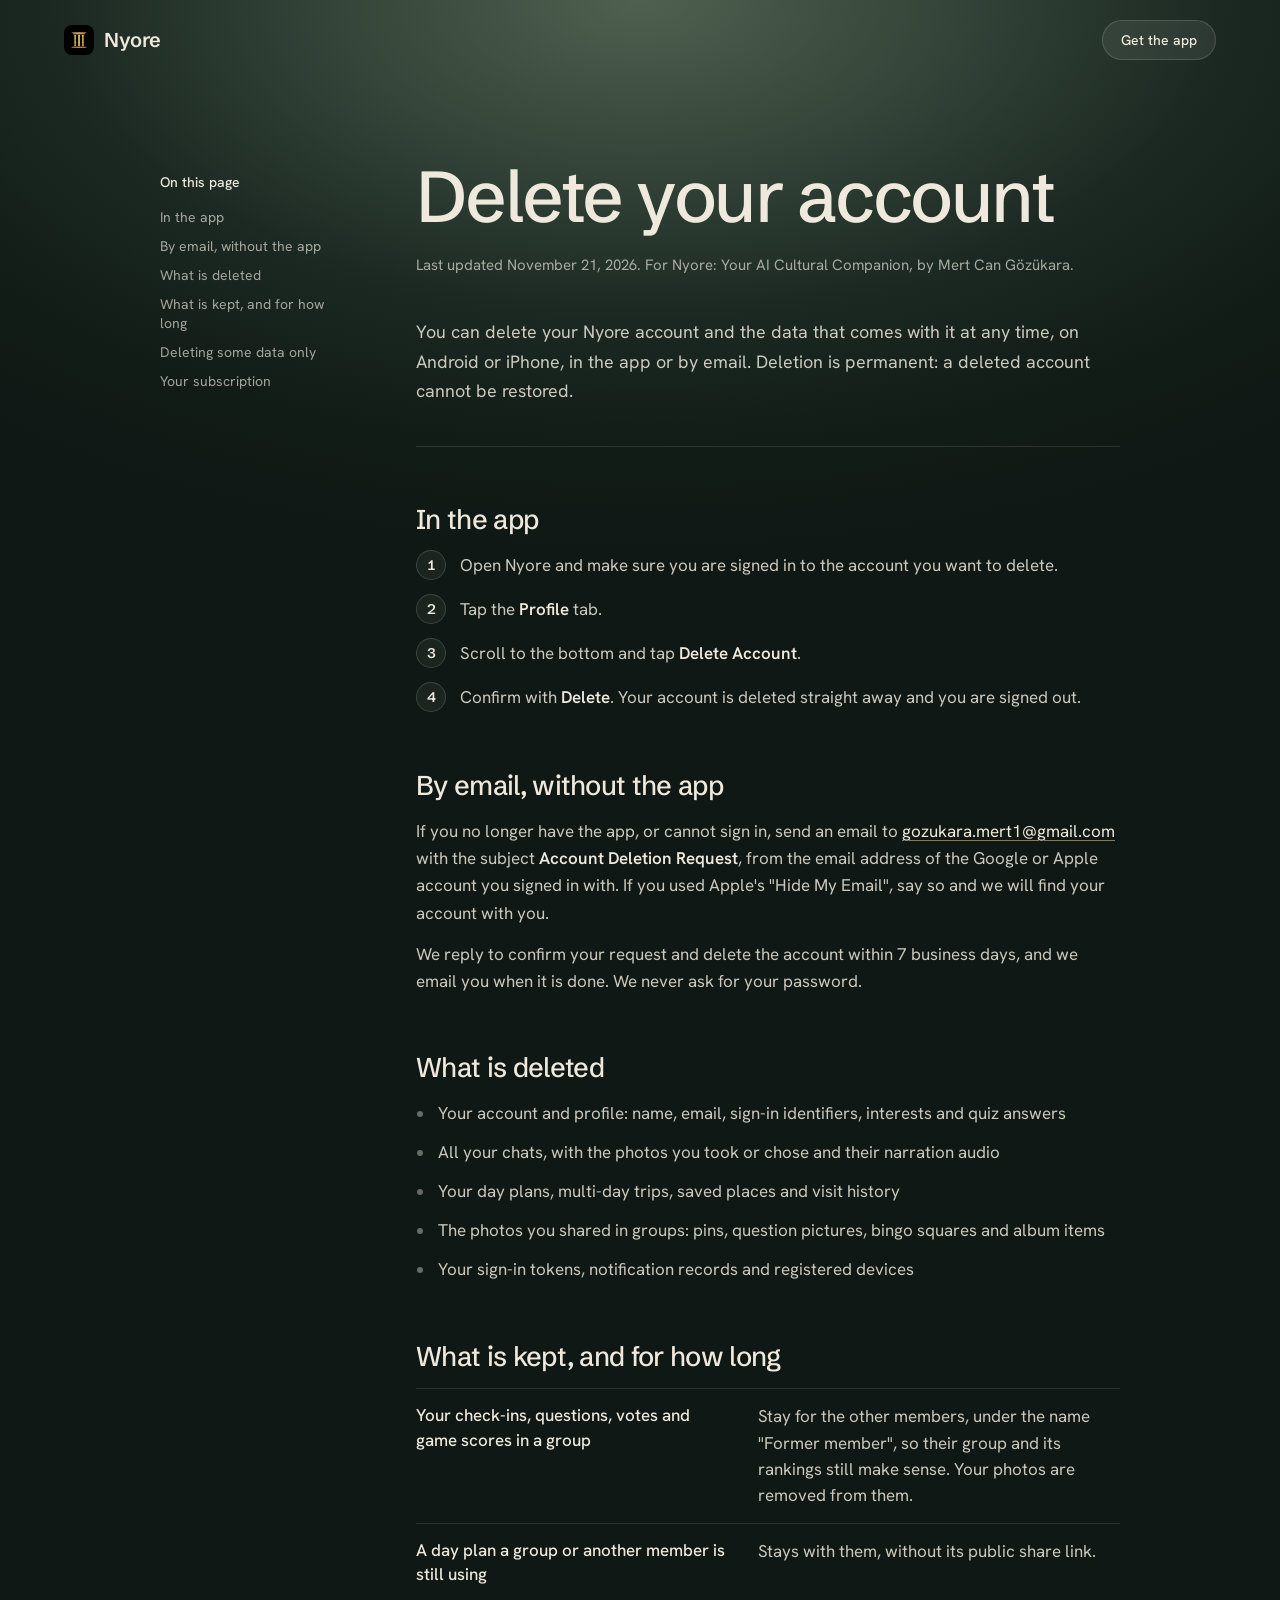
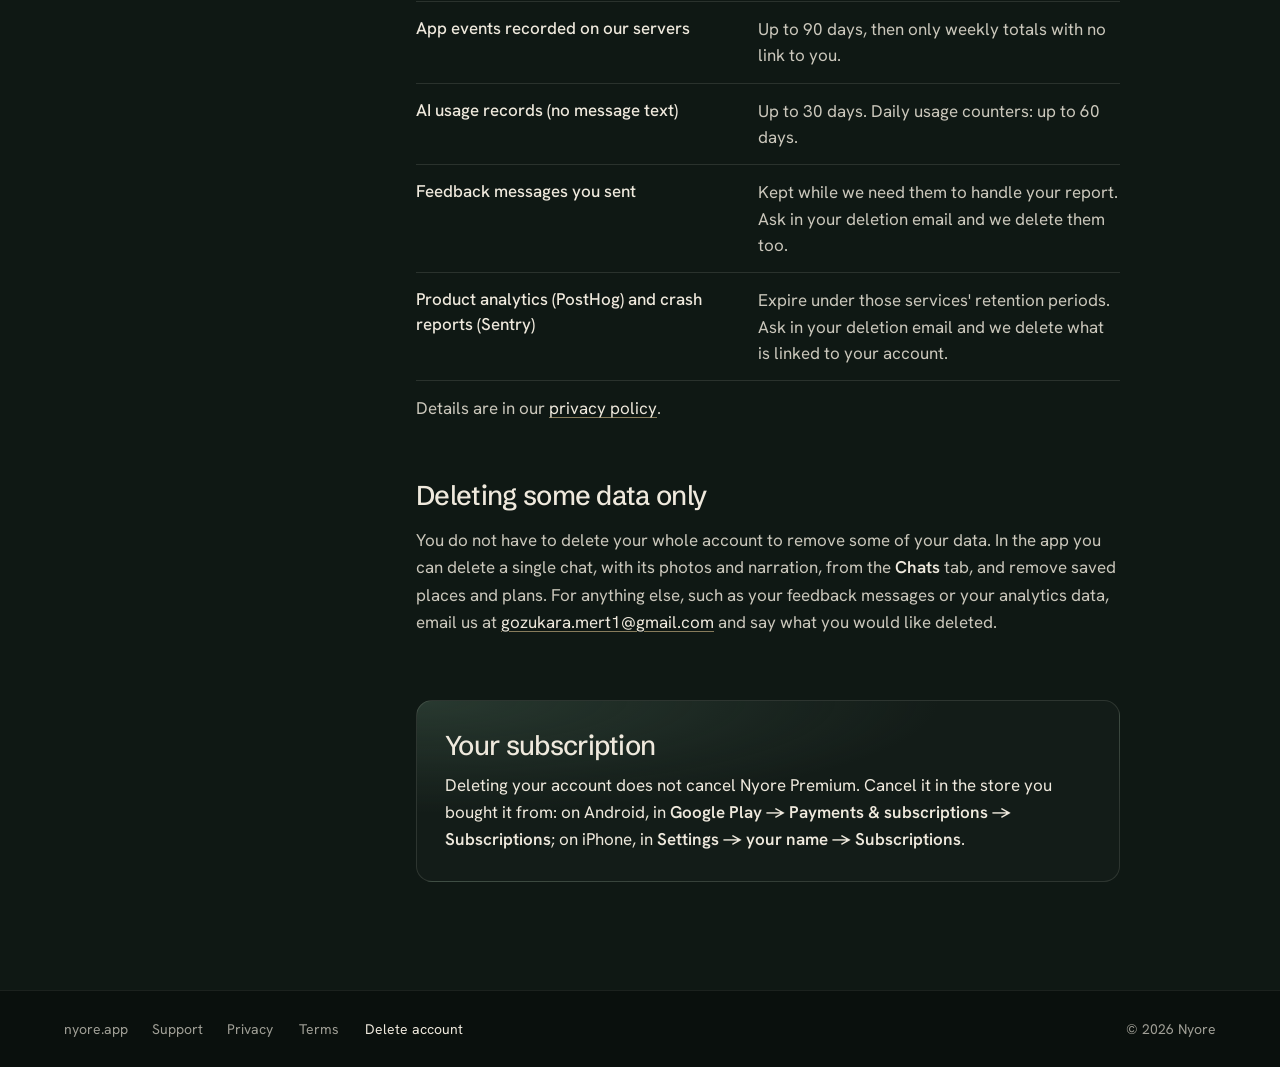
==== delete-account.html @ 163e0ea7 "Legal pages for Google Play: true privacy policy, terms, account deletion The privacy policy now say" ====
<!doctype html>
<html lang="en">
<head>
<meta charset="UTF-8" />
<meta name="viewport" content="width=device-width,initial-scale=1,viewport-fit=cover" />
<title>Nyore: delete your account</title>
<meta name="description" content="How to delete your Nyore account and its data, in the app or by email, and what is deleted and kept." />
<link rel="canonical" href="https://iammertg.github.io/muse-legal/delete-account.html" />

<meta property="og:type" content="website" />
<meta property="og:site_name" content="Nyore" />
<meta property="og:url" content="https://iammertg.github.io/muse-legal/delete-account.html" />
<meta property="og:title" content="Nyore: delete your account" />
<meta property="og:description" content="Delete your Nyore account and its data, in the app or by email." />
<meta property="og:image" content="https://www.nyore.app/assets/og.jpg" />
<meta property="og:image:width" content="1200" />
<meta property="og:image:height" content="630" />
<meta property="og:image:alt" content="The Mona Lisa lit on a green gallery wall, with Nyore's camera holding it on an iPhone" />
<meta name="twitter:card" content="summary_large_image" />
<meta name="theme-color" content="#0F1814" />

<link rel="icon" type="image/png" sizes="128x128" href="favicon.png" />
<link rel="apple-touch-icon" href="apple-touch-icon.png" />

<link rel="preconnect" href="https://fonts.googleapis.com" />
<link rel="preconnect" href="https://fonts.gstatic.com" crossorigin />
<link href="https://fonts.googleapis.com/css2?family=Schibsted+Grotesk:wght@500;600&family=Hanken+Grotesk:wght@400;500;600&display=swap" rel="stylesheet" />
<link rel="stylesheet" href="site.css" />
</head>
<body>
<header class="nav">
  <a class="brand" href="https://www.nyore.app/" aria-label="Nyore home"><img src="logo.png" width="96" height="96" alt="" />Nyore</a>
  <a class="nav-cta" href="https://www.nyore.app/">Get the app</a>
</header>

<main class="doc">
  <nav class="toc" aria-label="On this page">
    <p>On this page</p>
    <ul>
      <li><a href="#in-the-app">In the app</a></li>
      <li><a href="#by-email">By email, without the app</a></li>
      <li><a href="#deleted">What is deleted</a></li>
      <li><a href="#kept">What is kept, and for how long</a></li>
      <li><a href="#some-data">Deleting some data only</a></li>
      <li><a href="#subscription">Your subscription</a></li>
    </ul>
  </nav>

  <article class="prose">
  <h1 class="enter-1">Delete your account</h1>
  <p class="meta enter-2"><time datetime="2026-11-21">Last updated November 21, 2026</time>. For Nyore: Your AI Cultural Companion, by Mert Can Gözükara.</p>

  <p class="intro enter-2">
    You can delete your Nyore account and the data that comes with it at any time, on Android or
    iPhone, in the app or by email. Deletion is permanent: a deleted account cannot be restored.
  </p>

  <section>
    <h2 id="in-the-app">In the app</h2>
    <ol class="steps">
      <li>Open Nyore and make sure you are signed in to the account you want to delete.</li>
      <li>Tap the <strong>Profile</strong> tab.</li>
      <li>Scroll to the bottom and tap <strong>Delete Account</strong>.</li>
      <li>Confirm with <strong>Delete</strong>. Your account is deleted straight away and you are
        signed out.</li>
    </ol>
  </section>

  <section>
    <h2 id="by-email">By email, without the app</h2>
    <p>If you no longer have the app, or cannot sign in, send an email to
      <a href="mailto:gozukara.mert1@gmail.com?subject=Account%20Deletion%20Request">gozukara.mert1@gmail.com</a>
      with the subject <strong>Account Deletion Request</strong>, from the email address of the Google
      or Apple account you signed in with. If you used Apple's "Hide My Email", say so and we will
      find your account with you.</p>
    <p>We reply to confirm your request and delete the account within 7 business days, and we email
      you when it is done. We never ask for your password.</p>
  </section>

  <section>
    <h2 id="deleted">What is deleted</h2>
    <ul>
      <li>Your account and profile: name, email, sign-in identifiers, interests and quiz answers</li>
      <li>All your chats, with the photos you took or chose and their narration audio</li>
      <li>Your day plans, multi-day trips, saved places and visit history</li>
      <li>The photos you shared in groups: pins, question pictures, bingo squares and album
        items</li>
      <li>Your sign-in tokens, notification records and registered devices</li>
    </ul>
  </section>

  <section>
    <h2 id="kept">What is kept, and for how long</h2>
    <dl class="facts">
      <div><dt>Your check-ins, questions, votes and game scores in a group</dt>
        <dd>Stay for the other members, under the name "Former member", so their group and its
          rankings still make sense. Your photos are removed from them.</dd></div>
      <div><dt>A day plan a group or another member is still using</dt>
        <dd>Stays with them, without its public share link.</dd></div>
      <div><dt>App events recorded on our servers</dt>
        <dd>Up to 90 days, then only weekly totals with no link to you.</dd></div>
      <div><dt>AI usage records (no message text)</dt>
        <dd>Up to 30 days. Daily usage counters: up to 60 days.</dd></div>
      <div><dt>Feedback messages you sent</dt>
        <dd>Kept while we need them to handle your report. Ask in your deletion email and we
          delete them too.</dd></div>
      <div><dt>Product analytics (PostHog) and crash reports (Sentry)</dt>
        <dd>Expire under those services' retention periods. Ask in your deletion email and we
          delete what is linked to your account.</dd></div>
    </dl>
    <p>Details are in our <a href="privacy-policy.html#retention">privacy policy</a>.</p>
  </section>

  <section>
    <h2 id="some-data">Deleting some data only</h2>
    <p>You do not have to delete your whole account to remove some of your data. In the app you can
      delete a single chat, with its photos and narration, from the <strong>Chats</strong> tab, and
      remove saved places and plans. For anything else, such as your feedback messages or your
      analytics data, email us at
      <a href="mailto:gozukara.mert1@gmail.com">gozukara.mert1@gmail.com</a> and say what you would
      like deleted.</p>
  </section>

  <section class="note">
    <h2 id="subscription">Your subscription</h2>
    <p>Deleting your account does not cancel Nyore Premium. Cancel it in the store you bought it
      from: on Android, in <strong>Google Play → Payments &amp; subscriptions → Subscriptions</strong>;
      on iPhone, in <strong>Settings → your name → Subscriptions</strong>.</p>
  </section>
  </article>
</main>

<footer>
  <nav aria-label="Footer">
    <a href="https://www.nyore.app/">nyore.app</a>
    <a href="support.html">Support</a>
    <a href="privacy-policy.html">Privacy</a>
    <a href="terms.html">Terms</a>
    <a href="delete-account.html" aria-current="page">Delete account</a>
  </nav>
  <p>© <span id="y">2026</span> Nyore</p>
</footer>
<script>document.getElementById('y').textContent=new Date().getFullYear();</script>
</body>
</html>
---- site.css ----
/*
  Nyore's legal and support pages, in www.nyore.app's material: the museum-green wall under one
  ceiling spot, ivory type, Schibsted Grotesk for headings and Hanken Grotesk for reading.
  Gold is kept for focus, selection and link underlines. One entrance on load; nothing moves after it.
*/
:root{
  --wall:#0F1814;
  --wall-lit:61,85,71;
  --floor:#0A100D;
  --text:#EFE9DD;
  --read:rgba(239,233,221,.84);
  --mute:rgba(239,233,221,.66);
  --line:rgba(239,233,221,.12);
  --gold-hi:#E8CD96;
  --ivory-ink:#211D17;
  --light:255,224,178;
  --display:'Schibsted Grotesk',-apple-system,'Helvetica Neue',sans-serif;
  --body:'Hanken Grotesk',-apple-system,'Helvetica Neue',sans-serif;
  --gutter:clamp(20px,5vw,72px);
  --ease-out:cubic-bezier(.23,1,.32,1);
  --ease-enter:cubic-bezier(.16,1,.3,1);
  color-scheme:dark;
}
*,*::before,*::after{box-sizing:border-box}
html{background:var(--wall);-webkit-text-size-adjust:100%;-webkit-tap-highlight-color:transparent;scrollbar-color:rgba(239,233,221,.22) var(--wall)}
@media (prefers-reduced-motion:no-preference){html{scroll-behavior:smooth}}
/* the ceiling spot on the wall, one screen tall, so a long page does not stretch it */
body{margin:0;min-height:100vh;min-height:100svh;display:flex;flex-direction:column;color:var(--text);font:400 17px/1.6 var(--body);
  -webkit-font-smoothing:antialiased;-moz-osx-font-smoothing:grayscale;overflow-wrap:break-word;
  background:
    radial-gradient(46% 34% at 50% 0%,rgba(var(--light),.10),rgba(var(--light),.04) 55%,rgba(var(--light),0)) top center/100% 100vh no-repeat,
    radial-gradient(80% 62% at 50% 0%,rgba(var(--wall-lit),.95),rgba(var(--wall-lit),.62) 30%,rgba(var(--wall-lit),.26) 58%,rgba(var(--wall-lit),.07) 80%,rgba(var(--wall-lit),0)) top center/100% 100vh no-repeat,
    var(--wall)}
a{color:inherit;touch-action:manipulation}
img{max-width:100%;height:auto}
::selection{background:var(--gold-hi);color:var(--ivory-ink)}
:focus-visible{outline:2px solid var(--gold-hi);outline-offset:3px;border-radius:6px}

/* ─── NAV ─── */
.nav{display:flex;align-items:center;justify-content:space-between;gap:16px;
  padding:calc(18px + env(safe-area-inset-top,0px)) max(var(--gutter),env(safe-area-inset-right,0px)) 18px max(var(--gutter),env(safe-area-inset-left,0px))}
.brand{display:inline-flex;align-items:center;gap:10px;min-height:44px;text-decoration:none;font:600 20px/1 var(--display);letter-spacing:-.02em;color:var(--text)}
.brand img{width:30px;height:30px;border-radius:8px}
.nav-cta{display:inline-flex;align-items:center;min-height:40px;padding:0 18px;border-radius:999px;font:500 14px/1 var(--body);text-decoration:none;
  background:rgba(239,233,221,.08);border:1px solid rgba(239,233,221,.16);
  transition:background-color .18s ease,border-color .18s ease,transform .12s var(--ease-out)}
.nav-cta:active{transform:scale(.97)}
@media (hover:hover) and (pointer:fine){.nav-cta:hover{background:rgba(239,233,221,.14);border-color:rgba(239,233,221,.26)}}
@media (max-width:699px){.nav{padding-block:calc(10px + env(safe-area-inset-top,0px)) 10px}.nav-cta{min-height:44px}}

/* ─── PAGE ─── */
main{flex:1;width:min(100%,calc(44rem + 2 * var(--gutter)));margin:0 auto;
  padding:clamp(40px,9vh,96px) max(var(--gutter),env(safe-area-inset-right,0px)) clamp(72px,12vh,128px) max(var(--gutter),env(safe-area-inset-left,0px))}
h1,h2{font-family:var(--display);font-weight:500;letter-spacing:-.035em;text-wrap:balance;margin:0}
h1{font-size:clamp(2.75rem,7vw,4.5rem);line-height:1}
.lede{margin:20px 0 0;max-width:34rem;font-size:clamp(1.05rem,1.4vw,1.2rem);color:var(--mute);text-wrap:pretty}
h2.part{margin-top:clamp(64px,10vh,96px);font-size:clamp(1.75rem,3vw,2.25rem);line-height:1.1;letter-spacing:-.03em}

/* ─── PANELS ───
   The site's one bordered surface, as on the App Store button: a hairline all the way round and a
   faint ivory fill. A panel that is a link answers hover and press; a plain one never moves. */
.panels{display:grid;gap:12px;margin-top:clamp(40px,7vh,56px)}
@media (min-width:700px){.panels.pair{grid-template-columns:1fr 1fr}}
.panel{display:flex;flex-direction:column;padding:22px 24px 24px;border-radius:16px;border:1px solid rgba(239,233,221,.16);background:rgba(239,233,221,.04);text-decoration:none}
.panel h2,.panel h3{margin:0;font:600 1.25rem/1.25 var(--display);letter-spacing:-.02em;color:var(--text)}
.panel p{margin:6px 0 0;font-size:16px;line-height:1.55;color:var(--mute);text-wrap:pretty}
.panel .go{margin-top:auto;padding-top:18px;font:500 15px/1.3 var(--body);color:var(--text)}
a.panel{transition:background-color .18s ease,border-color .18s ease,transform .12s var(--ease-out)}
a.panel:active{transform:scale(.99)}
@media (hover:hover) and (pointer:fine){a.panel:hover{background:rgba(239,233,221,.08);border-color:rgba(239,233,221,.28)}}

/* ─── FAQ ───
   Native details and summary, so Enter and Space open them from the keyboard; full-width rules between rows. */
.faq{margin-top:24px;border-bottom:1px solid var(--line)}
.faq details{border-top:1px solid var(--line)}
.faq summary{display:flex;align-items:center;justify-content:space-between;gap:20px;min-height:64px;padding:18px 0;cursor:pointer;list-style:none;
  font:600 17px/1.4 var(--body);color:var(--text);transition:color .15s ease}
.faq summary::-webkit-details-marker{display:none}
.faq summary svg{flex:none;width:20px;height:20px;fill:none;stroke:var(--mute);stroke-width:1.6;stroke-linecap:round;transition:stroke .15s ease}
.faq summary svg .v{transform-box:fill-box;transform-origin:center;transition:transform .22s var(--ease-out)}
.faq details[open] summary svg .v{transform:scaleY(0)}
@media (hover:hover) and (pointer:fine){.faq summary:hover svg{stroke:var(--text)}}
.faq .answer{margin:0;padding:0 0 26px;max-width:38rem;color:var(--read);text-wrap:pretty}

/* ─── PROSE (the policy) ─── */
.prose .meta{margin:20px 0 0;font-size:15px;color:var(--mute)}
.prose .intro{margin:40px 0 0;padding-bottom:40px;border-bottom:1px solid var(--line);font-size:clamp(1.05rem,1.4vw,1.15rem);line-height:1.65;color:var(--read)}
.prose h2{margin:56px 0 16px;font-size:clamp(1.45rem,2.4vw,1.7rem);line-height:1.2;letter-spacing:-.025em;scroll-margin-top:24px}
.prose p,.prose li{color:var(--read)}
.prose p{margin:0 0 14px}
.prose ul{margin:0 0 14px;padding-left:1.2rem}
.prose li{margin-bottom:12px;padding-left:.2rem}
.prose li::marker{color:rgba(239,233,221,.4)}
.prose strong{color:var(--text);font-weight:600}
.prose h3{margin:32px 0 10px;font:600 1.15rem/1.3 var(--display);letter-spacing:-.015em;color:var(--text)}
/* numbered steps: the number sits in a small ivory chip, the text beside it */
.prose ol.steps{list-style:none;counter-reset:step;margin:0 0 14px;padding:0}
.prose ol.steps li{counter-increment:step;position:relative;min-height:30px;margin-bottom:14px;padding:1px 0 0 44px}
.prose ol.steps li::before{content:counter(step);position:absolute;left:0;top:-1px;display:grid;place-items:center;width:30px;height:30px;border-radius:999px;
  border:1px solid rgba(239,233,221,.16);background:rgba(239,233,221,.06);color:var(--text);font:600 14px/1 var(--display);font-variant-numeric:tabular-nums}
/* what is kept and for how long: rows closed by full-width rules, label beside value from tablet up */
.prose dl.facts{margin:8px 0 14px;border-bottom:1px solid var(--line)}
.prose dl.facts>div{padding:14px 0;border-top:1px solid var(--line)}
.prose dl.facts dt{color:var(--text);font-weight:500;line-height:1.45}
.prose dl.facts dd{margin:4px 0 0;color:var(--read);line-height:1.55}
@media (min-width:700px){.prose dl.facts>div{display:grid;grid-template-columns:minmax(0,1fr) minmax(0,1.15fr);column-gap:28px}.prose dl.facts dd{margin:0}}
.prose a,.faq .answer a{color:var(--text);text-decoration:underline;text-decoration-thickness:1px;text-underline-offset:3px;text-decoration-color:rgba(232,205,150,.55);transition:text-decoration-color .15s ease}
@media (hover:hover) and (pointer:fine){.prose a:hover,.faq .answer a:hover{text-decoration-color:var(--gold-hi)}}
/* the closing note: a hairline all the way round, the wall's lit green rising from one corner */
.prose .note{margin-top:64px;padding:clamp(22px,5vw,28px);border-radius:16px;border:1px solid var(--line);
  background:radial-gradient(120% 100% at 0% 0%,rgba(var(--wall-lit),.5),rgba(var(--wall-lit),0) 62%),rgba(239,233,221,.02)}
.prose .note h2{margin:0 0 10px}
.prose .note p{margin:0;color:var(--text)}

/* contents beside the policy, on screens wide enough to hold both */
.toc{display:none}
@media (min-width:1100px){
  main.doc{width:min(100%,calc(12rem + 4rem + 44rem + 2 * var(--gutter)));display:grid;grid-template-columns:12rem minmax(0,44rem);column-gap:4rem;align-items:start}
  .toc{display:block;position:sticky;top:32px;padding-top:10px;font-size:14px}
  .toc p{margin:0 0 10px;color:var(--text);font-weight:500}
  .toc ul{list-style:none;margin:0;padding:0}
  .toc a{display:block;padding:5px 0;line-height:1.35;color:var(--mute);text-decoration:none;transition:color .15s ease}
  .toc a:hover{color:var(--text)}
}

/* ─── FOOTER ─── */
footer{display:flex;flex-wrap:wrap;align-items:center;justify-content:space-between;column-gap:24px;
  padding:16px max(var(--gutter),env(safe-area-inset-right,0px)) calc(16px + env(safe-area-inset-bottom,0px)) max(var(--gutter),env(safe-area-inset-left,0px));
  background:var(--floor);border-top:1px solid rgba(239,233,221,.08);color:var(--mute);font-size:14px}
footer nav{display:flex;flex-wrap:wrap;column-gap:24px}
footer a{display:inline-block;min-width:44px;text-align:center;padding-block:11px;line-height:22px;text-decoration:none;transition:color .15s ease}
footer a[aria-current="page"]{color:var(--text)}
@media (hover:hover) and (pointer:fine){footer a:hover{color:var(--text)}}
footer p{margin:0;padding-block:11px;line-height:22px}

/* ─── MOTION ───
   The one entrance: the heading leads, the words and the first panels follow it in. */
@media (prefers-reduced-motion:no-preference){
  .enter-1{animation:rise .75s var(--ease-enter) .05s backwards}
  .enter-2{animation:rise-sm .7s var(--ease-enter) .17s backwards}
  .enter-3{animation:rise-sm .7s var(--ease-enter) .29s backwards}
}
@media (prefers-reduced-motion:reduce){.nav-cta:active,a.panel:active{transform:none}.faq summary svg .v{transition:none}}
@keyframes rise{from{opacity:0;transform:translateY(14px)}}
@keyframes rise-sm{from{opacity:0;transform:translateY(8px)}}
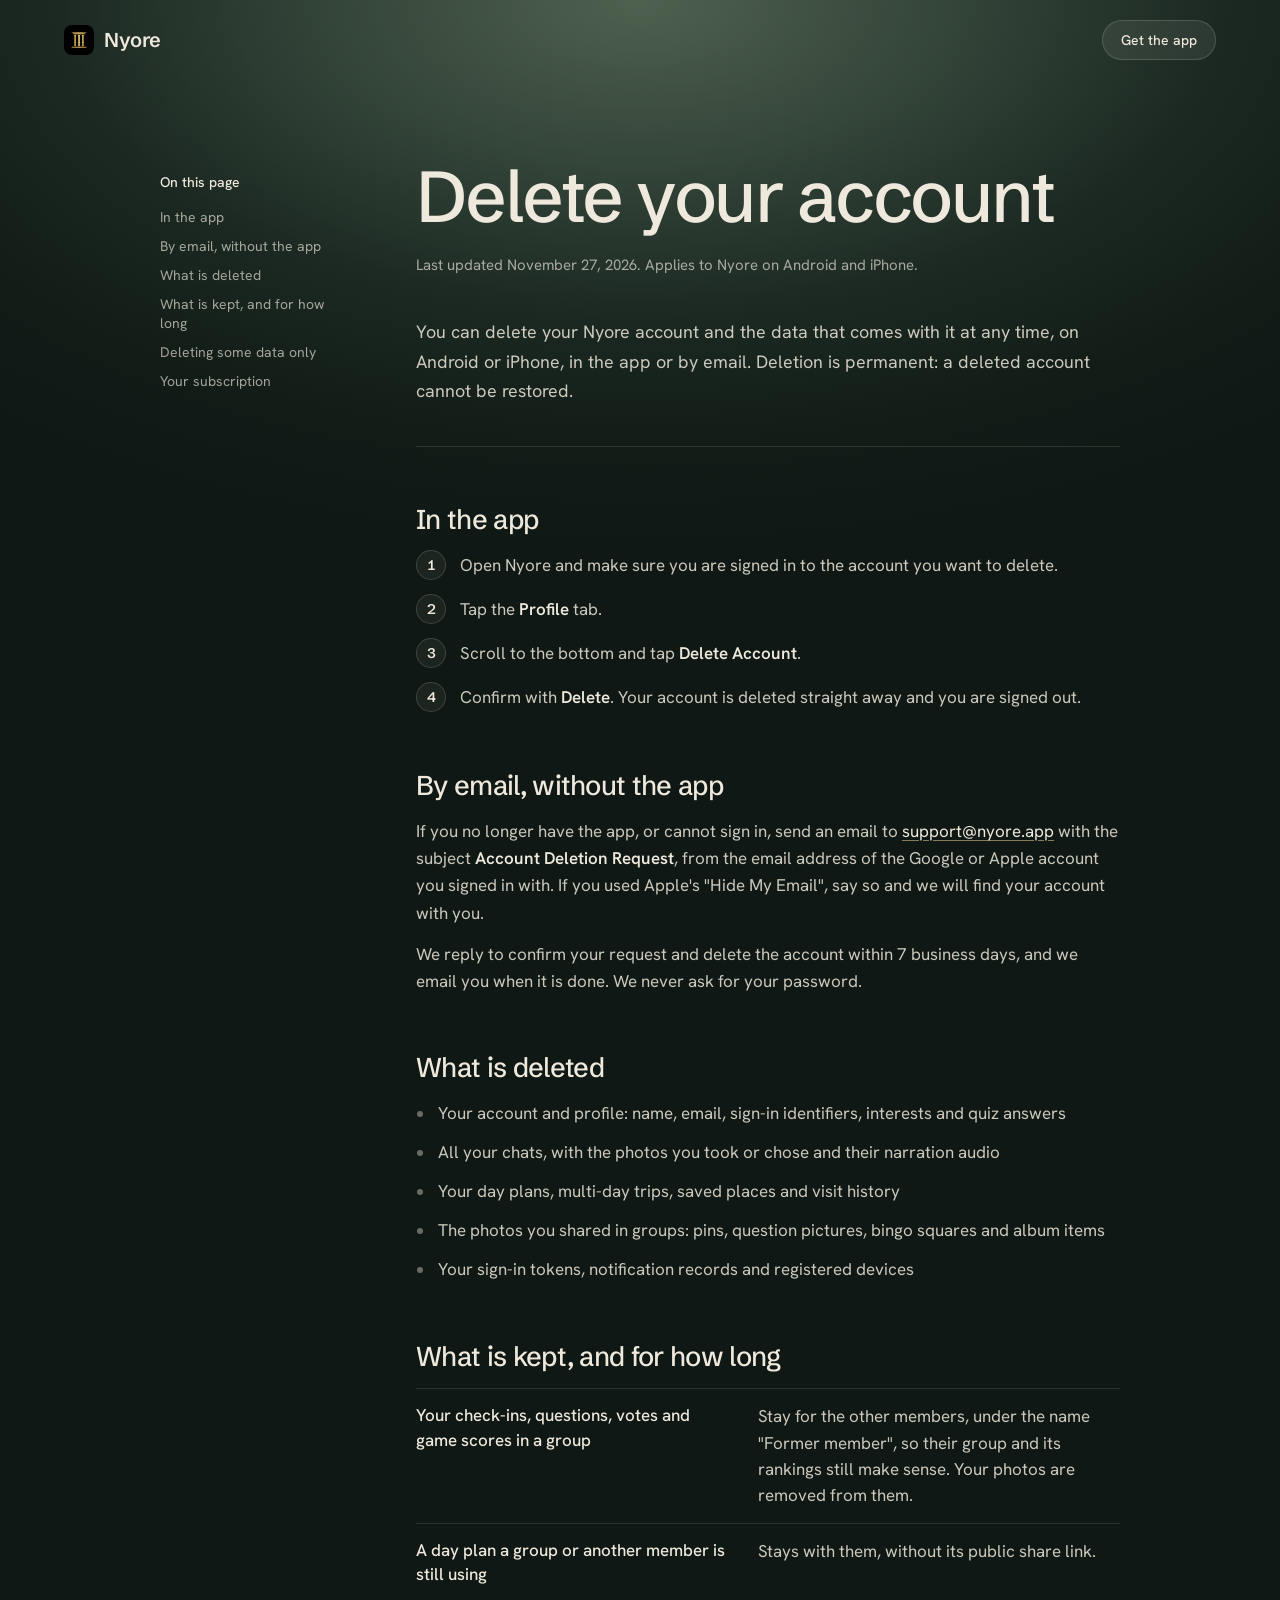
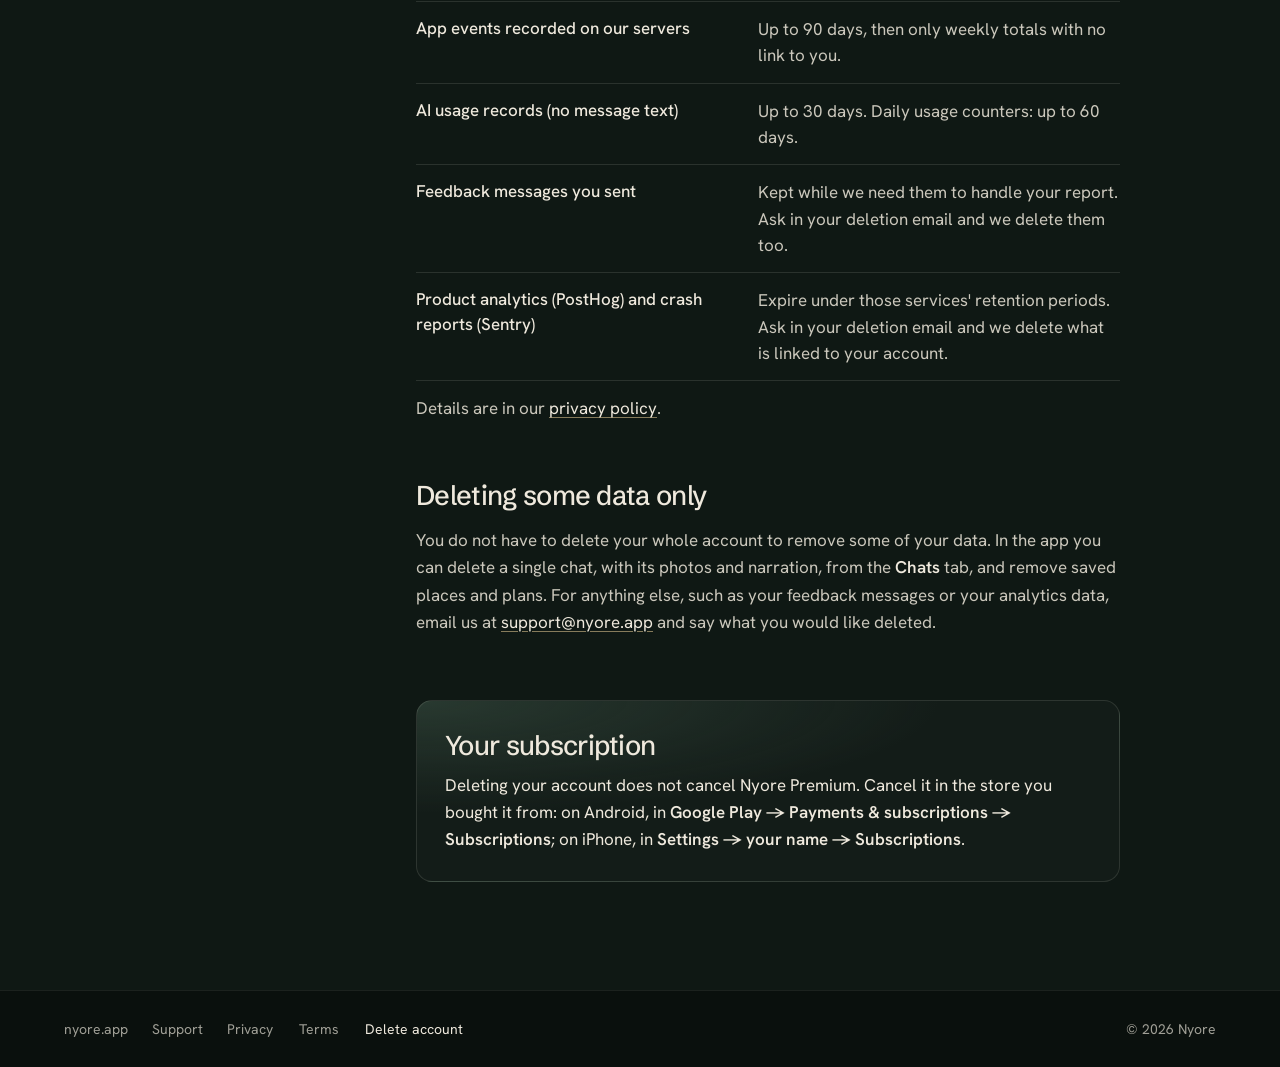
==== commit 2f1c3856: "Nyore speaks as Nyore: the founder's name stays only where the law asks, in legal form Mert, 2026-11" ====
--- a/delete-account.html
+++ b/delete-account.html
@@ -48,7 +48,7 @@
 
   <article class="prose">
   <h1 class="enter-1">Delete your account</h1>
-  <p class="meta enter-2"><time datetime="2026-11-21">Last updated November 21, 2026</time>. For Nyore: Your AI Cultural Companion, by Mert Can Gözükara.</p>
+  <p class="meta enter-2"><time datetime="2026-11-27">Last updated November 27, 2026</time>. Applies to Nyore on Android and iPhone.</p>
 
   <p class="intro enter-2">
     You can delete your Nyore account and the data that comes with it at any time, on Android or
@@ -69,7 +69,7 @@
   <section>
     <h2 id="by-email">By email, without the app</h2>
     <p>If you no longer have the app, or cannot sign in, send an email to
-      <a href="mailto:gozukara.mert1@gmail.com?subject=Account%20Deletion%20Request">gozukara.mert1@gmail.com</a>
+      <a href="mailto:support@nyore.app?subject=Account%20Deletion%20Request">support@nyore.app</a>
       with the subject <strong>Account Deletion Request</strong>, from the email address of the Google
       or Apple account you signed in with. If you used Apple's "Hide My Email", say so and we will
       find your account with you.</p>
@@ -117,7 +117,7 @@
       delete a single chat, with its photos and narration, from the <strong>Chats</strong> tab, and
       remove saved places and plans. For anything else, such as your feedback messages or your
       analytics data, email us at
-      <a href="mailto:gozukara.mert1@gmail.com">gozukara.mert1@gmail.com</a> and say what you would
+      <a href="mailto:support@nyore.app">support@nyore.app</a> and say what you would
       like deleted.</p>
   </section>
 
